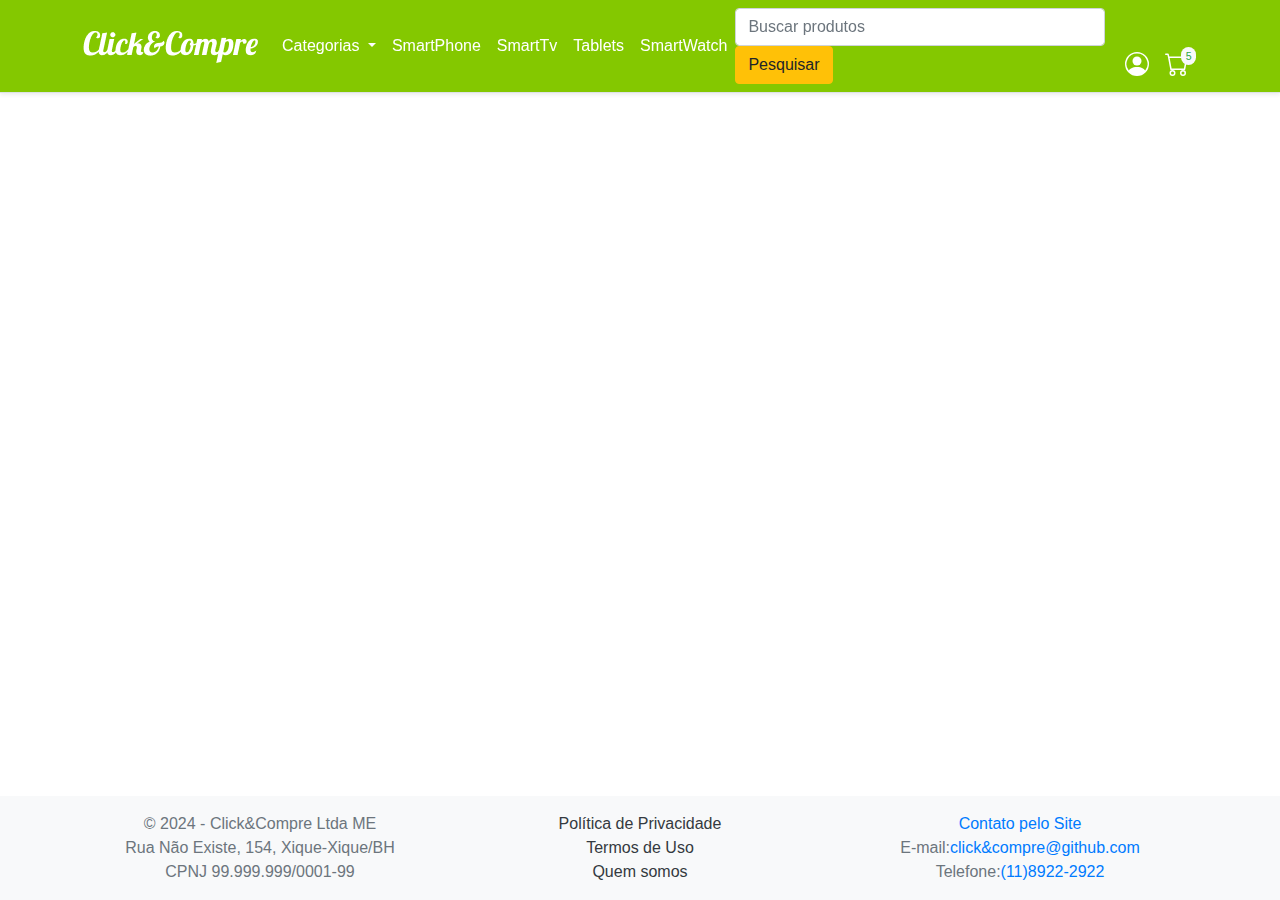
==== projetoWeb/index.html @ e8d2d826 "Primeiro git" ====
<!DOCTYPE html>
<html lang="pt-br">

<head>
  <meta charset="UTF-8">
  <meta name="viewport" content="width=device-width, initial-scale=1.0">
  <title>Click&Compre</title>
  <link rel="stylesheet" href="bootstrap.min.css">
  <link rel="stylesheet" href="css/style.css">
</head>

<body>

  
  <div class="d-flex flex-column wrapper">
    <!--Barra de navegação-->
    <nav class="navbar col-12 position-fixed navbar-expand-lg navbar-dark border-bottom shadow-sm mb-3" style="background-color: #84C800;">
      <div class="container-fluid col-11 m-auto">
        <a class="navbar-brand" href="index.html"><img src="img/Click&Compre.png" alt="logotip"></a>
        <button class="navbar-toggler" type="button" data-toggle="collapse" data-target="#navbarSupportedContent"
          aria-controls="navbarSupportedContent" aria-expanded="false" aria-label="Toggle navigation">
          <span class="navbar-toggler-icon"></span>
        </button>
        <!-- Esse parte do código refere-se a categotias-->
        <div class="collapse navbar-collapse" id="navbarSupportedContent">
          <ul class="navbar-nav mr-auto d-flex justify-content-start ">
            <li class="nav-item active">
            <li class="nav-item dropdown">
              <a class="nav-link dropdown-toggle text-white" href="#" role="button" data-toggle="dropdown"
                aria-expanded="false">
                Categorias
              </a>
              <div class="dropdown-menu">
                <a class="dropdown-item" href="#">SmartPhones</a>
                <a class="dropdown-item" href="#">Tablets</a>
                <a class="dropdown-item" href="#">SmartTvs</a>
                <a class="dropdown-item" href="#">SmartWhatchs</a>
              </div>
            </li>
            <!--FIM da categorias-->
            <li class="nav-item">
              <a class="nav-link text-white" href="#">SmartPhone</a>
            </li>
            <li class="nav-item">
              <a class="nav-link text-white" href="#">SmartTv</a>
            </li>
            <li class="nav-item">
            <a class="nav-link text-white" href="#">Tablets</a>
          </li>
            <li class="nav-item">
            <a class="nav-link text-white" href="#">SmartWatch</a>
            </li>

          </ul>
          <div class="w-50">
            <form class="form-inline my-2 my-lg-0">
              <!--Início Barra de pesquisa-->
              <input class="form-control mr-sm-1" type="search" placeholder="Buscar produtos"
                aria-label="Search" style="width: 370px;">
              <!--FIM Barra de pesquisa-->
              <button class="btn btn-warning my-2 my-sm-0" type="submit">Pesquisar</button>
            </form>
          </div>
          <div class="dropdown-divider"></div>
          <div class="align-self-end">
            <ul class="navbar-nav">
              <li class="nav-item">
                <a class="nav-link text-white" href="login.html"><svg xmlns="http://www.w3.org/2000/svg" width="24" height="24"
                    fill="currentColor" class="bi bi-person-circle" viewBox="0 0 16 16">
                    <path d="M11 6a3 3 0 1 1-6 0 3 3 0 0 1 6 0" />
                    <path fill-rule="evenodd"
                      d="M0 8a8 8 0 1 1 16 0A8 8 0 0 1 0 8m8-7a7 7 0 0 0-5.468 11.37C3.242 11.226 4.805 10 8 10s4.757 1.225 5.468 2.37A7 7 0 0 0 8 1" />
                  </svg></a>
              </li>
              <li class="nav-item">
                <span class="badge rounded-pill bg-light text-success position-absolute ml-4 my-1"
                  title="5 produto(s) no carrinho"><small>5</small></span>
                <a class="nav-link text-white" href="#">
                  <svg xmlns="http://www.w3.org/2000/svg" width="24" height="24" fill="currentColor" class="bi bi-cart"
                    viewBox="0 0 16 16">
                    <path
                      d="M0 1.5A.5.5 0 0 1 .5 1H2a.5.5 0 0 1 .485.379L2.89 3H14.5a.5.5 0 0 1 .491.592l-1.5 8A.5.5 0 0 1 13 12H4a.5.5 0 0 1-.491-.408L2.01 3.607 1.61 2H.5a.5.5 0 0 1-.5-.5M3.102 4l1.313 7h8.17l1.313-7zM5 12a2 2 0 1 0 0 4 2 2 0 0 0 0-4m7 0a2 2 0 1 0 0 4 2 2 0 0 0 0-4m-7 1a1 1 0 1 1 0 2 1 1 0 0 1 0-2m7 0a1 1 0 1 1 0 2 1 1 0 0 1 0-2" />
                  </svg>
                </a>
              </li>
            </ul>
          </div>
        </div>
      </div>
    </nav>
      <main class="flex-fill">
        <div class="container">
          
        </div>
      </main>
    <footer class="boorder-top text-muted bg-light">
      <div class="container">
        <div class="row py-3">
          <div class="col-12 col-md-4 text-center">
            &copy; 2024 - Click&Compre Ltda ME <br> Rua Não Existe, 154, Xique-Xique/BH <br> CPNJ 99.999.999/0001-99
          </div>
          <div class="col-12 col-md-4 text-center">
            <a href="politicasdeprivacidade.html"class="text-decoration-none text-dark">Política de Privacidade</a> <br>
            <a href="termos.html"class="text-decoration-none text-dark">Termos de Uso</a> <br>
            <a href="quemsomos.html"class="text-decoration-none text-dark">Quem somos</a> <br>
          </div>
          <div class="col-12 col-md-4 text-center">
            <a href="#" class="text-decoration-none text dark">Contato pelo Site</a> <br>
            E-mail:<a href="#" class="text-decoration-none text dark">click&compre@github.com</a> <br>
            Telefone:<a href="#" class="text-decoration-none text dark">(11)8922-2922</a> <br>
          </div>
        </div>
      </div>
    </footer>
  </div>

  <script src="https://cdn.jsdelivr.net/npm/jquery@3.5.1/dist/jquery.slim.min.js"
    integrity="sha384-DfXdz2htPH0lsSSs5nCTpuj/zy4C+OGpamoFVy38MVBnE+IbbVYUew+OrCXaRkfj"
    crossorigin="anonymous"></script>
  <script src="https://cdn.jsdelivr.net/npm/bootstrap@4.6.2/dist/js/bootstrap.bundle.min.js"
    integrity="sha384-Fy6S3B9q64WdZWQUiU+q4/2Lc9npb8tCaSX9FK7E8HnRr0Jz8D6OP9dO5Vg3Q9ct"
    crossorigin="anonymous"></script>
  <script src="bootstrap.min.js"></script>
</body>

</html>
---- projetoWeb/css/style.css ----
body {
    min-width: 372px;
}

.wrapper {
    min-height: 100vh;
}

p {
    font-size: 16px;
}
.lista {
    font-size: 16px;
}

nav {
    z-index: 999;
    background-color: ;
}
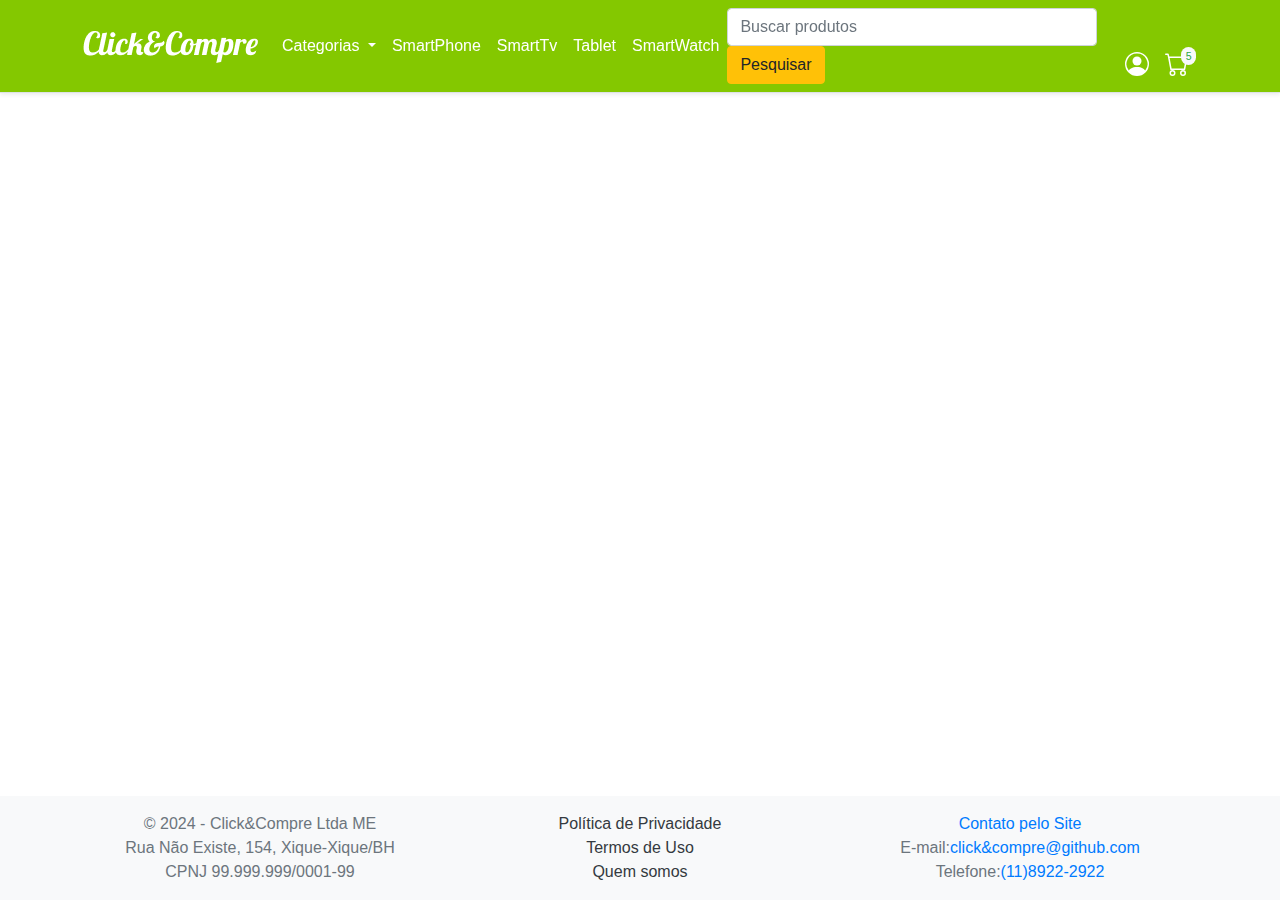
==== commit 3ea68458: "Atualizações Gerais" ====
--- a/projetoWeb/index.html
+++ b/projetoWeb/index.html
@@ -14,7 +14,7 @@
   
   <div class="d-flex flex-column wrapper">
     <!--Barra de navegação-->
-    <nav class="navbar col-12 position-fixed navbar-expand-lg navbar-dark border-bottom shadow-sm mb-3" style="background-color: #84C800;">
+    <nav class="navbar col-12 position-fixed navbar-expand-lg navbar-dark border-bottom shadow-sm mb-3">
       <div class="container-fluid col-11 m-auto">
         <a class="navbar-brand" href="index.html"><img src="img/Click&Compre.png" alt="logotip"></a>
         <button class="navbar-toggler" type="button" data-toggle="collapse" data-target="#navbarSupportedContent"
@@ -45,7 +45,7 @@
               <a class="nav-link text-white" href="#">SmartTv</a>
             </li>
             <li class="nav-item">
-            <a class="nav-link text-white" href="#">Tablets</a>
+            <a class="nav-link text-white" href="#">Tablet</a>
           </li>
             <li class="nav-item">
             <a class="nav-link text-white" href="#">SmartWatch</a>
@@ -88,6 +88,36 @@
         </div>
       </div>
     </nav>
+
+    <div class="container">
+      <div id="carouselExampleIndicators" class="carousel slide" data-ride="carousel">
+        <ol class="carousel-indicators">
+          <li data-target="#carouselExampleIndicators" data-slide-to="0" class="active"></li>
+          <li data-target="#carouselExampleIndicators" data-slide-to="1"></li>
+          <li data-target="#carouselExampleIndicators" data-slide-to="2"></li>
+        </ol>
+        <div class="carousel-inner">
+          <div class="carousel-item active">
+            <img class="d-block w-100" src=".../800x400?auto=yes&bg=777&fg=555&text=Primeiro Slide" alt="Primeiro Slide">
+          </div>
+          <div class="carousel-item">
+            <img class="d-block w-100" src=".../800x400?auto=yes&bg=666&fg=444&text=Segundo Slide" alt="Segundo Slide">
+          </div>
+          <div class="carousel-item">
+            <img class="d-block w-100" src=".../800x400?auto=yes&bg=555&fg=333&text=Terceiro Slide" alt="Terceiro Slide">
+          </div>
+        </div>
+        <a class="carousel-control-prev" href="#carouselExampleIndicators" role="button" data-slide="prev">
+          <span class="carousel-control-prev-icon" aria-hidden="true"></span>
+          <span class="sr-only">Anterior</span>
+        </a>
+        <a class="carousel-control-next" href="#carouselExampleIndicators" role="button" data-slide="next">
+          <span class="carousel-control-next-icon" aria-hidden="true"></span>
+          <span class="sr-only">Próximo</span>
+        </a>
+      </div>
+    </div>
+
       <main class="flex-fill">
         <div class="container">
           
@@ -105,7 +135,7 @@
             <a href="quemsomos.html"class="text-decoration-none text-dark">Quem somos</a> <br>
           </div>
           <div class="col-12 col-md-4 text-center">
-            <a href="#" class="text-decoration-none text dark">Contato pelo Site</a> <br>
+            <a href="contatosite.html" class="text-decoration-none text dark">Contato pelo Site</a> <br>
             E-mail:<a href="#" class="text-decoration-none text dark">click&compre@github.com</a> <br>
             Telefone:<a href="#" class="text-decoration-none text dark">(11)8922-2922</a> <br>
           </div>
--- a/projetoWeb/css/style.css
+++ b/projetoWeb/css/style.css
@@ -15,5 +15,24 @@
 
 nav {
     z-index: 999;
-    background-color: ;
+    background-color:#84C800;
+}
+.carousel-item {
+    margin-right: 15px;
+}
+.carousel-inner {
+    display: flex;
+    flex-wrap: nowrap;
+}
+.carousel-control-prev, .carousel-control-next {
+    background-color: rgba(0, 0, 0, 0.3);
+    border-radius: 50%;
+    padding: 5px;
+}
+.carousel-item img {
+    width: 100%;
+    height: auto;
+}
+.carousel {
+    overflow: hidden;
 }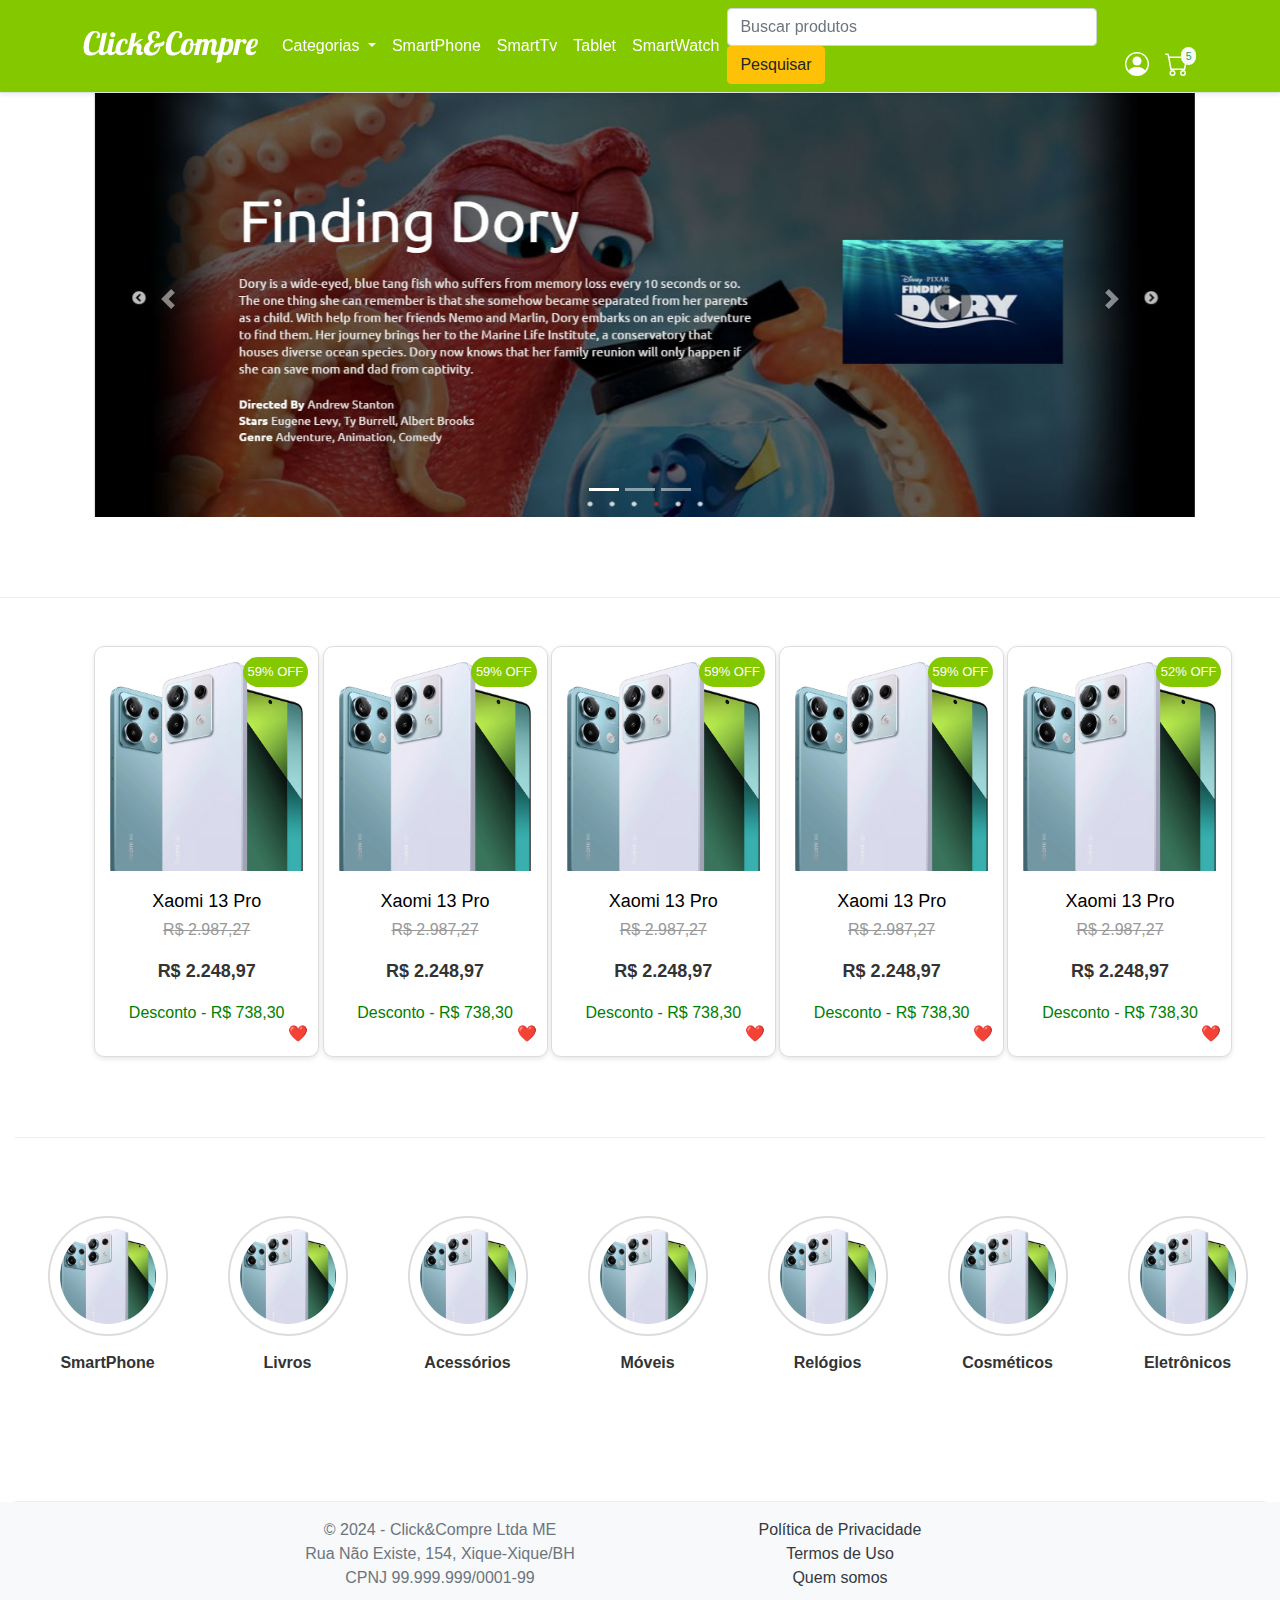
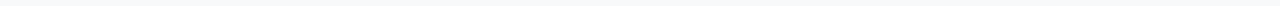
==== commit e8dd1a8e: "Atualização Home Page" ====
--- a/projetoWeb/index.html
+++ b/projetoWeb/index.html
@@ -10,8 +10,6 @@
 </head>
 
 <body>
-
-  
   <div class="d-flex flex-column wrapper">
     <!--Barra de navegação-->
     <nav class="navbar col-12 position-fixed navbar-expand-lg navbar-dark border-bottom shadow-sm mb-3">
@@ -45,18 +43,18 @@
               <a class="nav-link text-white" href="#">SmartTv</a>
             </li>
             <li class="nav-item">
-            <a class="nav-link text-white" href="#">Tablet</a>
-          </li>
-            <li class="nav-item">
-            <a class="nav-link text-white" href="#">SmartWatch</a>
+              <a class="nav-link text-white" href="#">Tablet</a>
+            </li>
+            <li class="nav-item">
+              <a class="nav-link text-white" href="#">SmartWatch</a>
             </li>
 
           </ul>
           <div class="w-50">
             <form class="form-inline my-2 my-lg-0">
               <!--Início Barra de pesquisa-->
-              <input class="form-control mr-sm-1" type="search" placeholder="Buscar produtos"
-                aria-label="Search" style="width: 370px;">
+              <input class="form-control mr-sm-1" type="search" placeholder="Buscar produtos" aria-label="Search"
+                style="width: 370px;">
               <!--FIM Barra de pesquisa-->
               <button class="btn btn-warning my-2 my-sm-0" type="submit">Pesquisar</button>
             </form>
@@ -65,8 +63,8 @@
           <div class="align-self-end">
             <ul class="navbar-nav">
               <li class="nav-item">
-                <a class="nav-link text-white" href="login.html"><svg xmlns="http://www.w3.org/2000/svg" width="24" height="24"
-                    fill="currentColor" class="bi bi-person-circle" viewBox="0 0 16 16">
+                <a class="nav-link text-white" href="login.html"><svg xmlns="http://www.w3.org/2000/svg" width="24"
+                    height="24" fill="currentColor" class="bi bi-person-circle" viewBox="0 0 16 16">
                     <path d="M11 6a3 3 0 1 1-6 0 3 3 0 0 1 6 0" />
                     <path fill-rule="evenodd"
                       d="M0 8a8 8 0 1 1 16 0A8 8 0 0 1 0 8m8-7a7 7 0 0 0-5.468 11.37C3.242 11.226 4.805 10 8 10s4.757 1.225 5.468 2.37A7 7 0 0 0 8 1" />
@@ -89,7 +87,7 @@
       </div>
     </nav>
 
-    <div class="container">
+    <div class="container" style="margin-top: 80px;">
       <div id="carouselExampleIndicators" class="carousel slide" data-ride="carousel">
         <ol class="carousel-indicators">
           <li data-target="#carouselExampleIndicators" data-slide-to="0" class="active"></li>
@@ -98,13 +96,13 @@
         </ol>
         <div class="carousel-inner">
           <div class="carousel-item active">
-            <img class="d-block w-100" src=".../800x400?auto=yes&bg=777&fg=555&text=Primeiro Slide" alt="Primeiro Slide">
+            <img class="d-block w-100" src="img/Teste/imagem test.jpg" alt="Primeiro Slide">
           </div>
           <div class="carousel-item">
-            <img class="d-block w-100" src=".../800x400?auto=yes&bg=666&fg=444&text=Segundo Slide" alt="Segundo Slide">
+            <img class="d-block w-100" src="img/Teste/imagem test.jpg" alt="Segundo Slide">
           </div>
           <div class="carousel-item">
-            <img class="d-block w-100" src=".../800x400?auto=yes&bg=555&fg=333&text=Terceiro Slide" alt="Terceiro Slide">
+            <img class="d-block w-100" src="img/Teste/imagem test.jpg" alt="Terceiro Slide">
           </div>
         </div>
         <a class="carousel-control-prev" href="#carouselExampleIndicators" role="button" data-slide="prev">
@@ -118,11 +116,126 @@
       </div>
     </div>
 
-      <main class="flex-fill">
-        <div class="container">
-          
-        </div>
-      </main>
+    <div class="divisor"></div>
+    <main class="flex-fill">
+      <div class="container custom-container">
+
+        <!-- Início dos Cards -->
+        <div class="container mt-5 custom-container">
+          <div class="row g-3">
+            <!-- Card 1 -->
+            <div class="col-12 col-sm-6 col-md-4 col-lg-3 col-xl-2">
+              <div class="card">
+                <div class="discount-badge">59% OFF</div>
+                <img src="img/SmartPhones/Xaomi/xaomi13-pro.png" alt="Galaxy S22 Ultra" class="product-image">
+                <h3 class="product-name"><a href="" class="my-tag">Xaomi 13 Pro</a></h3>
+                <p class="old-price">R$ 2.987,27</p>
+                <p class="new-price">R$ 2.248,97</p>
+                <p class="discount">Desconto - R$ 738,30</p>
+                <div class="favorite-icon">
+                  <span>&#10084;</span>
+                </div>
+              </div>
+              <!-- Card 2 -->
+            </div>
+            <div class="col-12 col-sm-6 col-md-4 col-lg-3 col-xl-2">
+              <div class="card">
+                <div class="discount-badge">59% OFF</div>
+                <img src="img/SmartPhones/Xaomi/xaomi13-pro.png" alt="Galaxy S22 Ultra" class="product-image">
+                <h3 class="product-name"><a href="" class="my-tag">Xaomi 13 Pro</a></h3>
+                <p class="old-price">R$ 2.987,27</p>
+                <p class="new-price">R$ 2.248,97</p>
+                <p class="discount">Desconto - R$ 738,30</p>
+                <div class="favorite-icon">
+                  <span>&#10084;</span>
+                </div>
+              </div>
+            </div>
+            <!-- Card 3 -->
+            <div class="col-12 col-sm-6 col-md-4 col-lg-3 col-xl-2">
+              <div class="card">
+                <div class="discount-badge">59% OFF</div>
+                <img src="img/SmartPhones/Xaomi/xaomi13-pro.png" alt="Galaxy S22 Ultra" class="product-image">
+                <h3 class="product-name"><a href="" class="my-tag">Xaomi 13 Pro</a></h3>
+                <p class="old-price">R$ 2.987,27</p>
+                <p class="new-price">R$ 2.248,97</p>
+                <p class="discount">Desconto - R$ 738,30</p>
+                <div class="favorite-icon">
+                  <span>&#10084;</span>
+                </div>
+              </div>
+            </div>
+            <!-- Card 4 -->
+            <div class="col-12 col-sm-6 col-md-4 col-lg-3 col-xl-2">
+              <div class="card">
+                <div class="discount-badge">59% OFF</div>
+                <img src="img/SmartPhones/Xaomi/xaomi13-pro.png" alt="Galaxy S22 Ultra" class="product-image">
+                <h3 class="product-name"><a href="" class="my-tag">Xaomi 13 Pro</a></h3>
+                <p class="old-price">R$ 2.987,27</p>
+                <p class="new-price">R$ 2.248,97</p>
+                <p class="discount">Desconto - R$ 738,30</p>
+                <div class="favorite-icon">
+                  <span>&#10084;</span>
+                </div>
+              </div>
+            </div>
+            <!-- Card 5 -->
+            <div class="col-12 col-sm-6 col-md-4 col-lg-3 col-xl-2">
+              <div class="card">
+                <div class="discount-badge">52% OFF</div>
+                <img src="img/SmartPhones/Xaomi/xaomi13-pro.png" alt="Galaxy S22 Ultra" class="product-image">
+                <h3 class="product-name"><a href="" class="my-tag">Xaomi 13 Pro</a></h3>
+                <p class="old-price">R$ 2.987,27</p>
+                <p class="new-price">R$ 2.248,97</p>
+                <p class="discount">Desconto - R$ 738,30</p>
+                <div class="favorite-icon">
+                  <span>&#10084;</span>
+                </div>
+              </div>
+            </div>
+          </div>
+        </div>
+        <div class="divisor"></div>
+        <!-- Início das Categorias Itens-->
+        <div class="container col-12 mt-5">
+          <div class="category-list">
+            <div class="category-item">
+              <img src="img/SmartPhones/Xaomi/xaomi13-pro.png" alt="SmartPhone">
+              <p>SmartPhone</p>
+            </div>
+            <div class="category-item">
+              <img src="img/SmartPhones/Xaomi/xaomi13-pro.png" alt="Livros">
+              <p>Livros</p>
+            </div>
+            <div class="category-item">
+              <img src="img/SmartPhones/Xaomi/xaomi13-pro.png" alt="Acessorios">
+              <p>Acessórios</p>
+            </div>
+            <div class="category-item">
+              <img src="img/SmartPhones/Xaomi/xaomi13-pro.png" alt="Moveis">
+              <p>Móveis</p>
+            </div>
+            <div class="category-item">
+              <img src="img/SmartPhones/Xaomi/xaomi13-pro.png" alt="Relogios">
+              <p>Relógios</p>
+            </div>
+            <div class="category-item">
+              <img src="img/SmartPhones/Xaomi/xaomi13-pro.png" alt="Cosmeticos">
+              <p>Cosméticos</p>
+            </div>
+            <div class="category-item">
+              <img src="img/SmartPhones/Xaomi/xaomi13-pro.png" alt="Eletrônicos">
+              <p>Eletrônicos</p>
+            </div>
+          </div>
+        </div>
+        <!-- Fim dos Itens-->
+        <div class="divisor"></div>
+        
+
+      </div>
+    </main>
+
     <footer class="boorder-top text-muted bg-light">
       <div class="container">
         <div class="row py-3">
@@ -130,14 +243,10 @@
             &copy; 2024 - Click&Compre Ltda ME <br> Rua Não Existe, 154, Xique-Xique/BH <br> CPNJ 99.999.999/0001-99
           </div>
           <div class="col-12 col-md-4 text-center">
-            <a href="politicasdeprivacidade.html"class="text-decoration-none text-dark">Política de Privacidade</a> <br>
-            <a href="termos.html"class="text-decoration-none text-dark">Termos de Uso</a> <br>
-            <a href="quemsomos.html"class="text-decoration-none text-dark">Quem somos</a> <br>
-          </div>
-          <div class="col-12 col-md-4 text-center">
-            <a href="contatosite.html" class="text-decoration-none text dark">Contato pelo Site</a> <br>
-            E-mail:<a href="#" class="text-decoration-none text dark">click&compre@github.com</a> <br>
-            Telefone:<a href="#" class="text-decoration-none text dark">(11)8922-2922</a> <br>
+            <a href="politicasdeprivacidade.html" class="text-decoration-none text-dark">Política de Privacidade</a>
+            <br>
+            <a href="termos.html" class="text-decoration-none text-dark">Termos de Uso</a> <br>
+            <a href="quemsomos.html" class="text-decoration-none text-dark">Quem somos</a> <br>
           </div>
         </div>
       </div>
--- a/projetoWeb/css/style.css
+++ b/projetoWeb/css/style.css
@@ -17,22 +17,151 @@
     z-index: 999;
     background-color:#84C800;
 }
-.carousel-item {
-    margin-right: 15px;
+
+.custom-container {
+  max-width: 1440px;
 }
-.carousel-inner {
-    display: flex;
-    flex-wrap: nowrap;
+
+.my-tag {
+  text-decoration: none;
+  color: black;
 }
-.carousel-control-prev, .carousel-control-next {
-    background-color: rgba(0, 0, 0, 0.3);
-    border-radius: 50%;
-    padding: 5px;
+
+.my-tag:hover {
+  text-decoration: none;
+  color: blue;
 }
-.carousel-item img {
+
+.divisor {
+  width: auto;
+  height: 1px;
+  background-color: #EDEDED;
+  align-items: center;
+  margin-top: 80px;
+}
+.card {
+  width: 225px;
+  height: auto;
+  border: 1px solid #ddd;
+  border-radius: 10px;
+  box-shadow: 0px 2px 5px rgba(0, 0, 0, 0.1);
+  padding: 15px;
+  text-align: center; /* Centraliza o conteúdo no card */
+  transition: transform 0.3s ease;
+}
+
+.card:hover {
+  transform: scale(1.05);
+}
+
+.product-image {
+  max-width: 100%;
+  height: auto;
+  margin-bottom: 15px; /* Espaço inferior da imagem */
+  display: block;
+  margin-left: auto;
+  margin-right: auto; /* Centraliza a imagem */
+}
+
+
+.discount-badge {
+  background-color: #84C800;
+  color: white;
+  padding: 5px;
+  font-size: 13px;
+  border-radius: 25px;
+  position: absolute;
+  top: 10px;
+  right: 10px;
+}
+
+.product-name {
+  font-size: 18px;
+  margin: 5px 0; /* Aproxima o nome do produto dos demais textos */
+}
+
+.old-price {
+  text-decoration: line-through;
+  color: #999;
+}
+
+.new-price {
+  color: #333;
+  font-weight: bold;
+  font-size: 18px;
+}
+
+.discount {
+  color: green;
+}
+
+.favorite-icon {
+  position: absolute;
+  bottom: 10px;
+  right: 10px;
+}
+
+.row {
+  display: flex;
+  flex-wrap: wrap;
+  justify-content: center;
+  gap: 20px; /* Adiciona espaçamento entre os cards */
+}
+
+@media (max-width: 768px) {
+  .card {
     width: 100%;
-    height: auto;
+  }
 }
-.carousel {
-    overflow: hidden;
+
+@media (max-width: 768px) {
+  .col-lg-2, .col-md-4, .col-sm-6 {
+    flex: 0 0 100%;
+    max-width: 100%;
+  }
+}
+
+@media (min-width: 769px) and (max-width: 1024px) {
+  .col-lg-2 {
+    flex: 0 0 30%; /* Ajusta o tamanho dos cards em telas médias */
+  }
+} 
+
+.category-list {
+  display: flex;
+  justify-content: center;
+  overflow-x: auto;
+  white-space: nowrap;
+  padding: 20px 0; /* Espaço vertical */
+  padding-left: 15px; /* Adiciona espaço para o primeiro item */
+}
+
+.category-item {
+  flex: 0 0 auto;
+  text-align: center;
+  padding: 10px;
+  margin: 0 15px; /* Espaço entre os itens */
+  width: 150px;
+  transition: transform 0.3s ease;
+}
+
+.category-item:hover {
+  transform: scale(1.1);
+}
+
+.category-item img {
+  width: 120px;
+  height: 120px;
+  border-radius: 50%;
+  border: 2px solid #ddd;
+  padding: 10px;
+}
+.category-item p {
+  margin-top: 15px;
+  font-size: 16px;
+  font-weight: bold;
+  color: #333;
+}
+.category-list::-webkit-scrollbar {
+  display: none; /* Oculta a barra de rolagem horizontal */
 }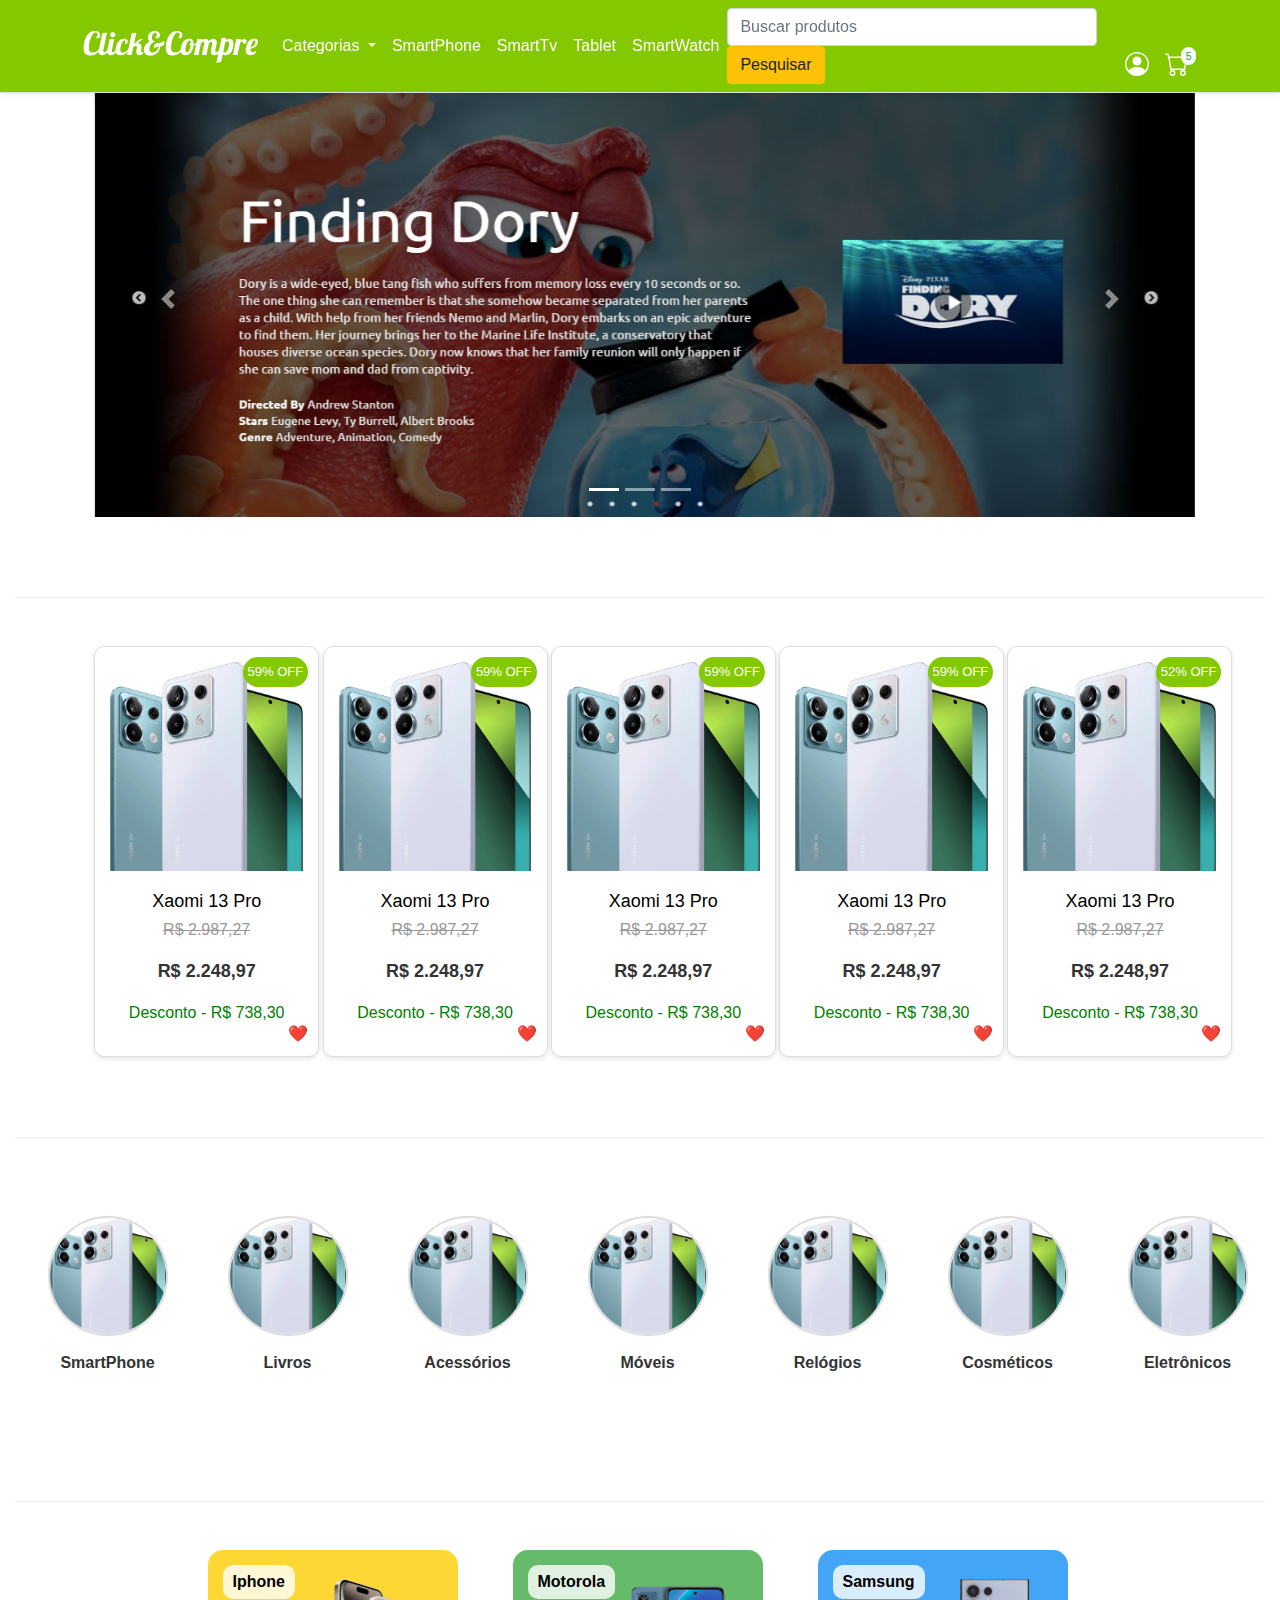
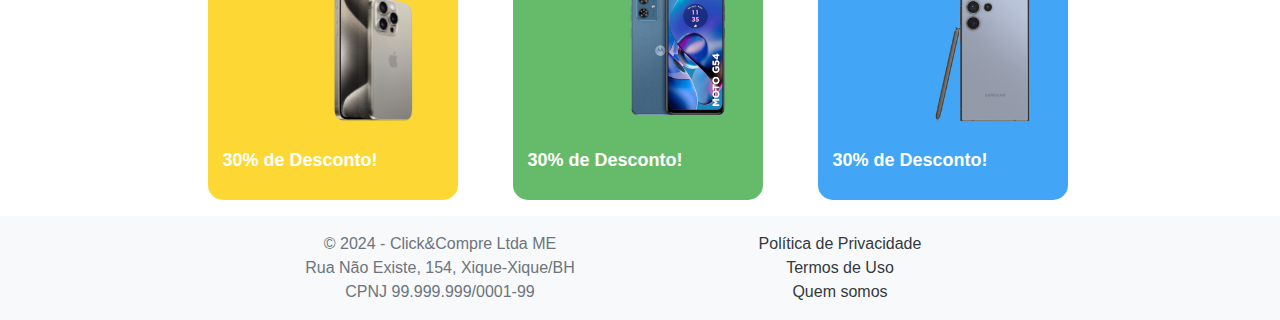
==== commit f8013ad2: "Atualização Home Page 2" ====
--- a/projetoWeb/index.html
+++ b/projetoWeb/index.html
@@ -116,93 +116,106 @@
       </div>
     </div>
 
-    <div class="divisor"></div>
     <main class="flex-fill">
       <div class="container custom-container">
 
         <!-- Início dos Cards -->
+        <div class="divisor"></div>
         <div class="container mt-5 custom-container">
           <div class="row g-3">
             <!-- Card 1 -->
             <div class="col-12 col-sm-6 col-md-4 col-lg-3 col-xl-2">
-              <div class="card">
-                <div class="discount-badge">59% OFF</div>
-                <img src="img/SmartPhones/Xaomi/xaomi13-pro.png" alt="Galaxy S22 Ultra" class="product-image">
-                <h3 class="product-name"><a href="" class="my-tag">Xaomi 13 Pro</a></h3>
-                <p class="old-price">R$ 2.987,27</p>
-                <p class="new-price">R$ 2.248,97</p>
-                <p class="discount">Desconto - R$ 738,30</p>
-                <div class="favorite-icon">
-                  <span>&#10084;</span>
-                </div>
-              </div>
-              <!-- Card 2 -->
-            </div>
-            <div class="col-12 col-sm-6 col-md-4 col-lg-3 col-xl-2">
-              <div class="card">
-                <div class="discount-badge">59% OFF</div>
-                <img src="img/SmartPhones/Xaomi/xaomi13-pro.png" alt="Galaxy S22 Ultra" class="product-image">
-                <h3 class="product-name"><a href="" class="my-tag">Xaomi 13 Pro</a></h3>
-                <p class="old-price">R$ 2.987,27</p>
-                <p class="new-price">R$ 2.248,97</p>
-                <p class="discount">Desconto - R$ 738,30</p>
-                <div class="favorite-icon">
-                  <span>&#10084;</span>
-                </div>
-              </div>
+              <a href="" class="my-tag">
+                <div class="card">
+                  <div class="discount-badge">59% OFF</div>
+                  <img src="img/SmartPhones/Xaomi/xaomi13-pro.png" alt="Galaxy S22 Ultra" class="product-image">
+                  <h3 class="product-name">Xaomi 13 Pro</h3>
+                  <p class="old-price">R$ 2.987,27</p>
+                  <p class="new-price">R$ 2.248,97</p>
+                  <p class="discount">Desconto - R$ 738,30</p>
+                  <div class="favorite-icon">
+                    <span>&#10084;</span>
+                  </div>
+                </div>
+              </a>
+            </div>
+            <!-- Card 2 -->
+            <div class="col-12 col-sm-6 col-md-4 col-lg-3 col-xl-2">
+              <a href="" class="my-tag">
+                <div class="card">
+                  <div class="discount-badge">59% OFF</div>
+                  <img src="img/SmartPhones/Xaomi/xaomi13-pro.png" alt="Galaxy S22 Ultra" class="product-image">
+                  <h3 class="product-name">Xaomi 13 Pro</h3>
+                  <p class="old-price">R$ 2.987,27</p>
+                  <p class="new-price">R$ 2.248,97</p>
+                  <p class="discount">Desconto - R$ 738,30</p>
+                  <div class="favorite-icon">
+                    <span>&#10084;</span>
+                  </div>
+                </div>
+              </a>
             </div>
             <!-- Card 3 -->
             <div class="col-12 col-sm-6 col-md-4 col-lg-3 col-xl-2">
-              <div class="card">
-                <div class="discount-badge">59% OFF</div>
-                <img src="img/SmartPhones/Xaomi/xaomi13-pro.png" alt="Galaxy S22 Ultra" class="product-image">
-                <h3 class="product-name"><a href="" class="my-tag">Xaomi 13 Pro</a></h3>
-                <p class="old-price">R$ 2.987,27</p>
-                <p class="new-price">R$ 2.248,97</p>
-                <p class="discount">Desconto - R$ 738,30</p>
-                <div class="favorite-icon">
-                  <span>&#10084;</span>
-                </div>
-              </div>
+              <a href="" class="my-tag">
+                <div class="card">
+                  <div class="discount-badge">59% OFF</div>
+                  <img src="img/SmartPhones/Xaomi/xaomi13-pro.png" alt="Galaxy S22 Ultra" class="product-image">
+                  <h3 class="product-name">Xaomi 13 Pro</h3>
+                  <p class="old-price">R$ 2.987,27</p>
+                  <p class="new-price">R$ 2.248,97</p>
+                  <p class="discount">Desconto - R$ 738,30</p>
+                  <div class="favorite-icon">
+                    <span>&#10084;</span>
+                  </div>
+                </div>
+              </a>
             </div>
             <!-- Card 4 -->
             <div class="col-12 col-sm-6 col-md-4 col-lg-3 col-xl-2">
-              <div class="card">
-                <div class="discount-badge">59% OFF</div>
-                <img src="img/SmartPhones/Xaomi/xaomi13-pro.png" alt="Galaxy S22 Ultra" class="product-image">
-                <h3 class="product-name"><a href="" class="my-tag">Xaomi 13 Pro</a></h3>
-                <p class="old-price">R$ 2.987,27</p>
-                <p class="new-price">R$ 2.248,97</p>
-                <p class="discount">Desconto - R$ 738,30</p>
-                <div class="favorite-icon">
-                  <span>&#10084;</span>
-                </div>
-              </div>
+              <a href="" class="my-tag">
+                <div class="card">
+                  <div class="discount-badge">59% OFF</div>
+                  <img src="img/SmartPhones/Xaomi/xaomi13-pro.png" alt="Galaxy S22 Ultra" class="product-image">
+                  <h3 class="product-name">Xaomi 13 Pro</h3>
+                  <p class="old-price">R$ 2.987,27</p>
+                  <p class="new-price">R$ 2.248,97</p>
+                  <p class="discount">Desconto - R$ 738,30</p>
+                  <div class="favorite-icon">
+                    <span>&#10084;</span>
+                  </div>
+                </div>
+              </a>
             </div>
             <!-- Card 5 -->
             <div class="col-12 col-sm-6 col-md-4 col-lg-3 col-xl-2">
-              <div class="card">
-                <div class="discount-badge">52% OFF</div>
-                <img src="img/SmartPhones/Xaomi/xaomi13-pro.png" alt="Galaxy S22 Ultra" class="product-image">
-                <h3 class="product-name"><a href="" class="my-tag">Xaomi 13 Pro</a></h3>
-                <p class="old-price">R$ 2.987,27</p>
-                <p class="new-price">R$ 2.248,97</p>
-                <p class="discount">Desconto - R$ 738,30</p>
-                <div class="favorite-icon">
-                  <span>&#10084;</span>
-                </div>
-              </div>
-            </div>
-          </div>
-        </div>
+              <a href="" class="my-tag">
+                <div class="card">
+                  <div class="discount-badge">52% OFF</div>
+                  <img src="img/SmartPhones/Xaomi/xaomi13-pro.png" alt="Galaxy S22 Ultra" class="product-image">
+                  <h3 class="product-name">Xaomi 13 Pro</h3>
+                  <p class="old-price">R$ 2.987,27</p>
+                  <p class="new-price">R$ 2.248,97</p>
+                  <p class="discount">Desconto - R$ 738,30</p>
+                  <div class="favorite-icon">
+                    <span>&#10084;</span>
+                  </div>
+                </div>
+              </a>
+            </div>
+          </div>
+        </div>
+
+         <!-- Início das Categorias Itens-->
         <div class="divisor"></div>
-        <!-- Início das Categorias Itens-->
         <div class="container col-12 mt-5">
           <div class="category-list">
-            <div class="category-item">
-              <img src="img/SmartPhones/Xaomi/xaomi13-pro.png" alt="SmartPhone">
-              <p>SmartPhone</p>
-            </div>
+            <a href="" class="my-tag">
+              <div class="category-item">
+                <img src="img/SmartPhones/Xaomi/xaomi13-pro.png" alt="SmartPhone">
+                <p>SmartPhone</p>
+              </div>
+            </a>
             <div class="category-item">
               <img src="img/SmartPhones/Xaomi/xaomi13-pro.png" alt="Livros">
               <p>Livros</p>
@@ -229,9 +242,51 @@
             </div>
           </div>
         </div>
+
         <!-- Fim dos Itens-->
         <div class="divisor"></div>
-        
+        <div class="container mt-5">
+          <div class="row">
+            <!-- Cartão 1: Iphone -->
+            <div class="col-md-3 mb-3">
+              <a href="#" class="text-decoration-none my-tag">
+                <div class="custom-card-container bg-yellow position-relative">
+                  <div class="discount-label">Iphone</div>
+                  <img src="img/SmartPhones/iPhone/iphone_15_1.png" alt="Iphone">
+                  <div class="custom-card-body">
+                    <p class="discount-text">30% de Desconto!</p>
+                  </div>
+                </div>
+              </a>
+            </div>
+
+            <!-- Cartão 2: Motorola -->
+            <div class="col-md-3 mb-3">
+              <a href="#" class="text-decoration-none my-tag">
+                <div class="custom-card-container bg-green position-relative">
+                  <div class="discount-label">Motorola</div>
+                  <img src="img/SmartPhones/Motorola/Motorola_g54_1.png" alt="Motorola">
+                  <div class="custom-card-body">
+                    <p class="discount-text">30% de Desconto!</p>
+                  </div>
+                </div>
+              </a>
+            </div>
+
+            <!-- Cartão 3: Samsung -->
+            <div class="col-md-3 mb-3">
+              <a href="#" class="text-decoration-none my-tag">
+                <div class="custom-card-container bg-blue position-relative">
+                  <div class="discount-label">Samsung</div>
+                  <img src="img/SmartPhones/Samsung/Samsung_S24.jpg" alt="Samsung">
+                  <div class="custom-card-body">
+                    <p class="discount-text">30% de Desconto!</p>
+                  </div>
+                </div>
+              </a>
+            </div>
+          </div>
+        </div>
 
       </div>
     </main>
--- a/projetoWeb/css/style.css
+++ b/projetoWeb/css/style.css
@@ -19,7 +19,7 @@
 }
 
 .custom-container {
-  max-width: 1440px;
+  max-width: 2440px;
 }
 
 .my-tag {
@@ -127,6 +127,7 @@
   }
 } 
 
+/* Itens */
 .category-list {
   display: flex;
   justify-content: center;
@@ -142,20 +143,25 @@
   padding: 10px;
   margin: 0 15px; /* Espaço entre os itens */
   width: 150px;
-  transition: transform 0.3s ease;
+  transition: transform 0.3s ease; /* Aplica a transição de escala ao item */
 }
 
 .category-item:hover {
-  transform: scale(1.1);
+  transform: scale(1.1); /* Efeito de aumento ao passar o mouse no item */
 }
 
 .category-item img {
   width: 120px;
   height: 120px;
-  border-radius: 50%;
-  border: 2px solid #ddd;
-  padding: 10px;
-}
+  border-radius: 50%; /* Faz a imagem ser circular */
+  border: 2px solid #ddd; /* Borda padrão da imagem */
+  transition: border-color 0.3s ease; /* Transição suave para a borda da imagem */
+}
+
+.category-item:hover img {
+  border-color: #84C800; /* Borda verde ao passar o mouse sobre o item */
+}
+
 .category-item p {
   margin-top: 15px;
   font-size: 16px;
@@ -164,4 +170,74 @@
 }
 .category-list::-webkit-scrollbar {
   display: none; /* Oculta a barra de rolagem horizontal */
+}
+
+/* Marcas de celulares */
+.custom-card-container {
+  border-radius: 15px;
+  overflow: hidden;
+  transition: transform 0.3s ease, box-shadow 0.3s ease;
+  cursor: pointer;
+  padding: 15px;
+  text-align: center;
+  height: 250px;
+  width: 250px;
+}
+
+.custom-card-container:hover {
+  transform: scale(1.05); /* Efeito de aumentar o tamanho do cartão */
+  box-shadow: 0 8px 16px rgba(0, 0, 0, 0.2); /* Sombra suave ao hover */
+}
+
+.custom-card-container img {
+  border-radius: 10px;
+  max-width: 100%;
+  height: 150px;
+  position: relative;
+  left: 40px;
+  top: 10px;
+}
+
+.custom-card-body {
+  margin-top: 15px;
+}
+
+.discount-label {
+  position: absolute;
+  top: 15px;
+  left: 15px;
+  background-color: rgba(255, 255, 255, 0.8);
+  padding: 5px 10px;
+  border-radius: 10px;
+  font-weight: bold;
+}
+
+.discount-text {
+  font-size: 18px;
+  font-weight: bold;
+  color: white;
+  text-align: center;
+  position: absolute;
+  bottom: 10px;
+}
+
+/* Personalização de cores */
+.bg-yellow {
+  background-color: #fdd835;
+}
+
+.bg-green {
+  background-color: #66bb6a;
+}
+
+.bg-blue {
+  background-color: #42a5f5;
+}
+
+/* Responsividade */
+@media (max-width: 768px) {
+  .custom-card-container img {
+      width: 150px;
+      height: auto;
+  }
 }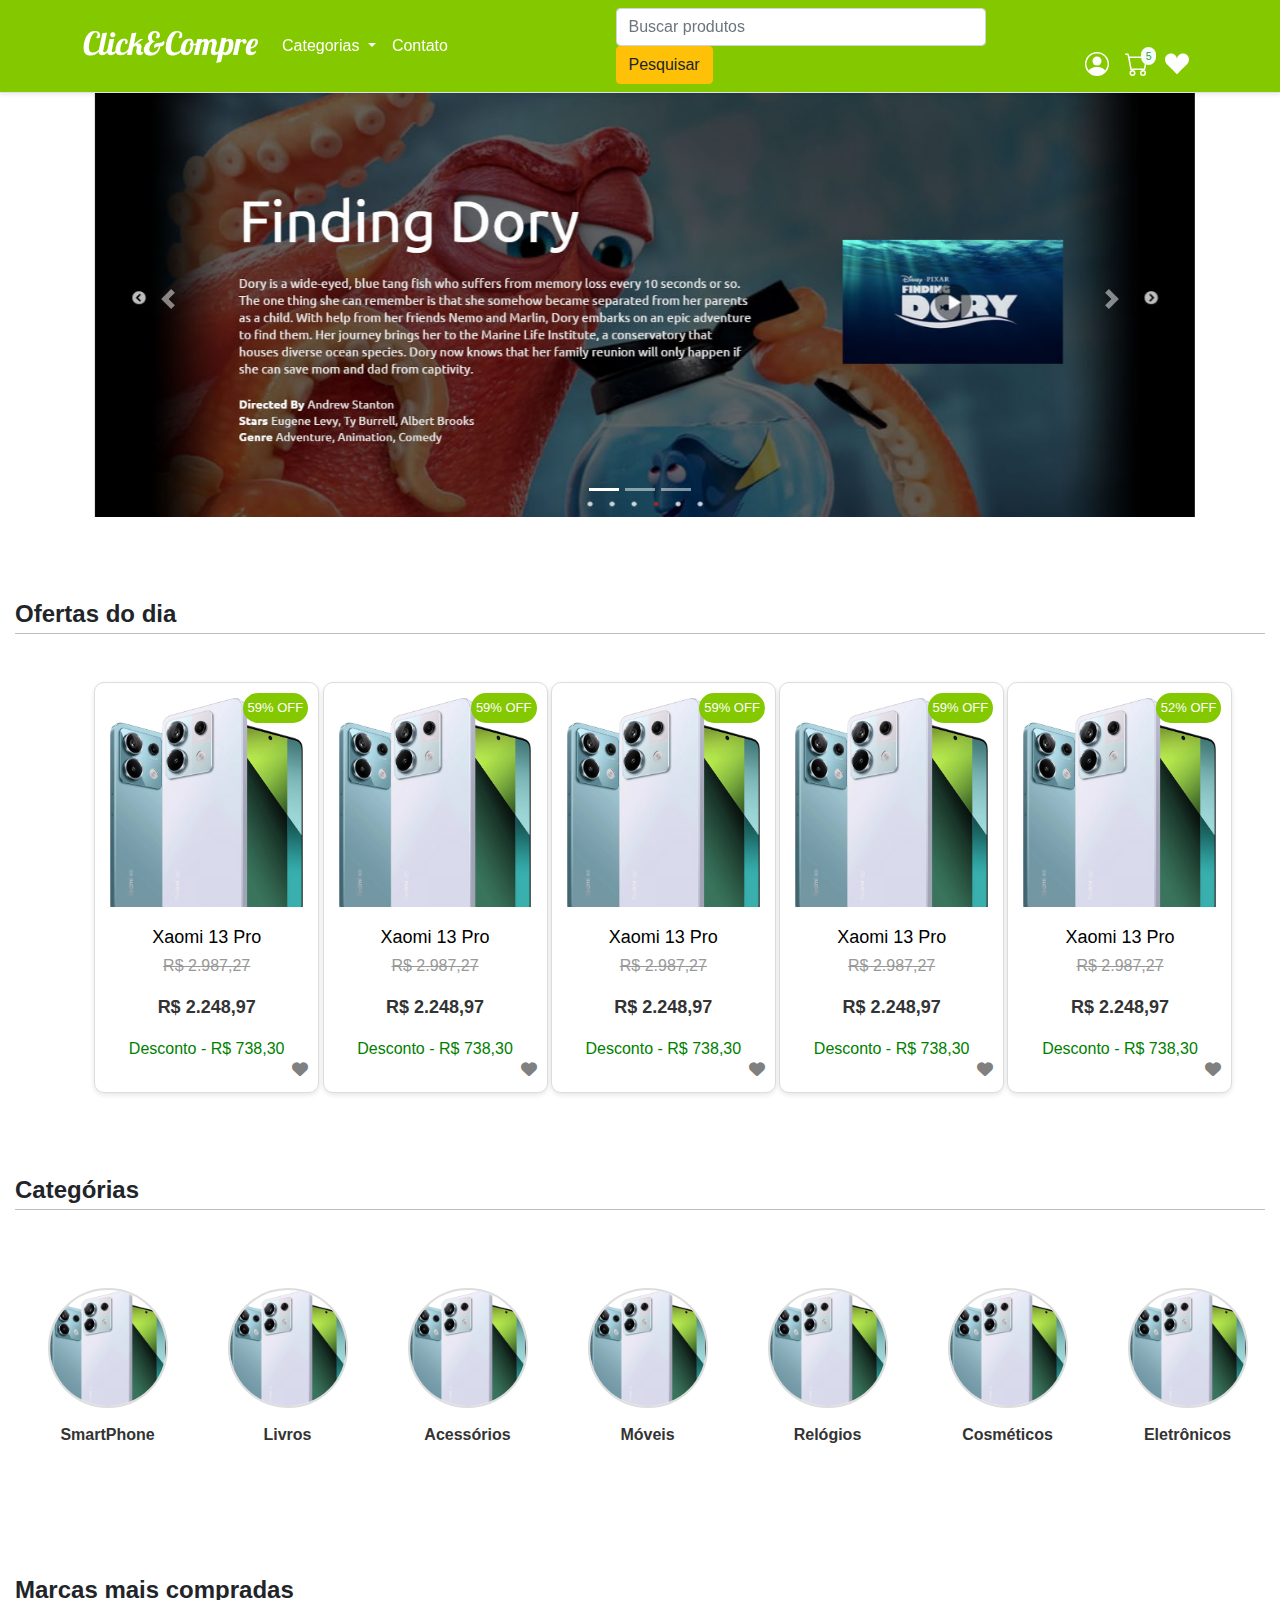
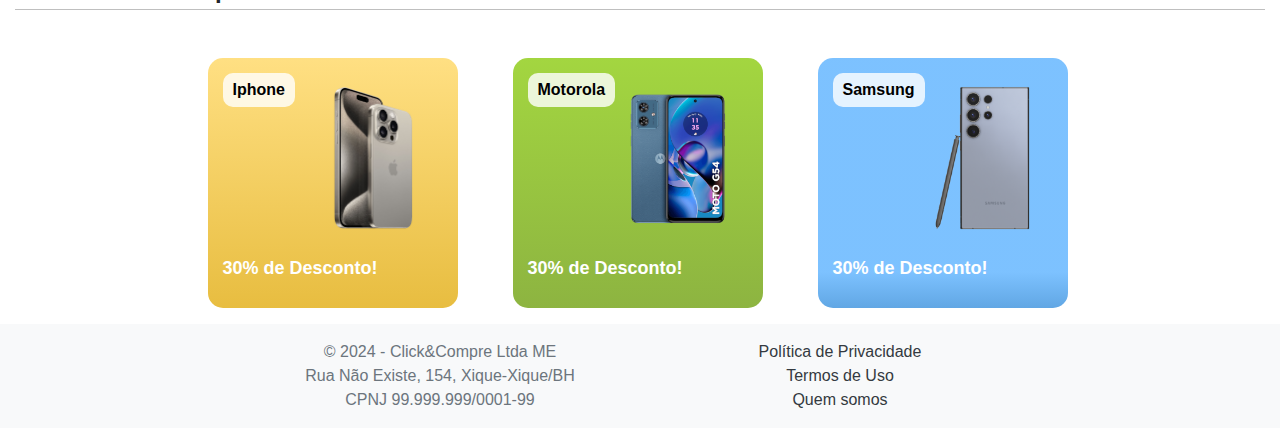
==== commit ceebf0e8: "Atualizações dia 14/10" ====
--- a/projetoWeb/index.html
+++ b/projetoWeb/index.html
@@ -7,6 +7,7 @@
   <title>Click&Compre</title>
   <link rel="stylesheet" href="bootstrap.min.css">
   <link rel="stylesheet" href="css/style.css">
+  <link rel="stylesheet" href="https://cdnjs.cloudflare.com/ajax/libs/font-awesome/6.0.0-beta3/css/all.min.css">
 </head>
 
 <body>
@@ -29,24 +30,18 @@
                 Categorias
               </a>
               <div class="dropdown-menu">
-                <a class="dropdown-item" href="#">SmartPhones</a>
-                <a class="dropdown-item" href="#">Tablets</a>
-                <a class="dropdown-item" href="#">SmartTvs</a>
-                <a class="dropdown-item" href="#">SmartWhatchs</a>
+                <a class="dropdown-item" href="#">SmartPhone</a>
+                <a class="dropdown-item" href="#">Eletrônicos</a>
+                <a class="dropdown-item" href="#">Livro</a>
+                <a class="dropdown-item" href="#">Acessórios</a>
+                <a class="dropdown-item" href="#">Móveis</a>
+                <a class="dropdown-item" href="#">Relógios</a>
+                <a class="dropdown-item" href="#">Cosméticos</a>
               </div>
             </li>
             <!--FIM da categorias-->
             <li class="nav-item">
-              <a class="nav-link text-white" href="#">SmartPhone</a>
-            </li>
-            <li class="nav-item">
-              <a class="nav-link text-white" href="#">SmartTv</a>
-            </li>
-            <li class="nav-item">
-              <a class="nav-link text-white" href="#">Tablet</a>
-            </li>
-            <li class="nav-item">
-              <a class="nav-link text-white" href="#">SmartWatch</a>
+              <a class="nav-link text-white" href="contatosite.html">Contato</a>
             </li>
 
           </ul>
@@ -81,6 +76,11 @@
                   </svg>
                 </a>
               </li>
+              <li class="nav-item">
+                <a class="nav-link text-white" href="#"><svg xmlns="http://www.w3.org/2000/svg" width="24" height="24" fill="currentColor" class="bi bi-suit-heart-fill" viewBox="0 0 16 16">
+                  <path d="M4 1c2.21 0 4 1.755 4 3.92C8 2.755 9.79 1 12 1s4 1.755 4 3.92c0 3.263-3.234 4.414-7.608 9.608a.513.513 0 0 1-.784 0C3.234 9.334 0 8.183 0 4.92 0 2.755 1.79 1 4 1"/>
+                </svg></a>
+              </li>
             </ul>
           </div>
         </div>
@@ -120,6 +120,7 @@
       <div class="container custom-container">
 
         <!-- Início dos Cards -->
+        <p class="pp">Ofertas do dia</p>
         <div class="divisor"></div>
         <div class="container mt-5 custom-container">
           <div class="row g-3">
@@ -134,7 +135,7 @@
                   <p class="new-price">R$ 2.248,97</p>
                   <p class="discount">Desconto - R$ 738,30</p>
                   <div class="favorite-icon">
-                    <span>&#10084;</span>
+                    <i class="fas fa-heart" id="fav-icon"></i>
                   </div>
                 </div>
               </a>
@@ -150,7 +151,7 @@
                   <p class="new-price">R$ 2.248,97</p>
                   <p class="discount">Desconto - R$ 738,30</p>
                   <div class="favorite-icon">
-                    <span>&#10084;</span>
+                    <i class="fas fa-heart" id="fav-icon"></i>
                   </div>
                 </div>
               </a>
@@ -166,7 +167,7 @@
                   <p class="new-price">R$ 2.248,97</p>
                   <p class="discount">Desconto - R$ 738,30</p>
                   <div class="favorite-icon">
-                    <span>&#10084;</span>
+                    <i class="fas fa-heart" id="fav-icon"></i>
                   </div>
                 </div>
               </a>
@@ -182,7 +183,7 @@
                   <p class="new-price">R$ 2.248,97</p>
                   <p class="discount">Desconto - R$ 738,30</p>
                   <div class="favorite-icon">
-                    <span>&#10084;</span>
+                    <i class="fas fa-heart" id="fav-icon"></i>
                   </div>
                 </div>
               </a>
@@ -198,7 +199,7 @@
                   <p class="new-price">R$ 2.248,97</p>
                   <p class="discount">Desconto - R$ 738,30</p>
                   <div class="favorite-icon">
-                    <span>&#10084;</span>
+                    <i class="fas fa-heart" id="fav-icon"></i>
                   </div>
                 </div>
               </a>
@@ -207,6 +208,7 @@
         </div>
 
          <!-- Início das Categorias Itens-->
+         <p class="pp">Categórias</p>
         <div class="divisor"></div>
         <div class="container col-12 mt-5">
           <div class="category-list">
@@ -216,34 +218,47 @@
                 <p>SmartPhone</p>
               </div>
             </a>
+            <a href="" class="my-tag">
             <div class="category-item">
               <img src="img/SmartPhones/Xaomi/xaomi13-pro.png" alt="Livros">
               <p>Livros</p>
             </div>
+          </a>
+          <a href="" class="my-tag">
             <div class="category-item">
               <img src="img/SmartPhones/Xaomi/xaomi13-pro.png" alt="Acessorios">
               <p>Acessórios</p>
             </div>
+          </a>
+          <a href="" class="my-tag">
             <div class="category-item">
               <img src="img/SmartPhones/Xaomi/xaomi13-pro.png" alt="Moveis">
               <p>Móveis</p>
             </div>
+          </a>
+          <a href="" class="my-tag">
             <div class="category-item">
               <img src="img/SmartPhones/Xaomi/xaomi13-pro.png" alt="Relogios">
               <p>Relógios</p>
             </div>
+          </a>
+          <a href="" class="my-tag">
             <div class="category-item">
               <img src="img/SmartPhones/Xaomi/xaomi13-pro.png" alt="Cosmeticos">
               <p>Cosméticos</p>
             </div>
+          </a>
+          <a href="" class="my-tag">
             <div class="category-item">
               <img src="img/SmartPhones/Xaomi/xaomi13-pro.png" alt="Eletrônicos">
               <p>Eletrônicos</p>
             </div>
+          </a>
           </div>
         </div>
 
         <!-- Fim dos Itens-->
+        <p class="pp">Marcas mais compradas</p>
         <div class="divisor"></div>
         <div class="container mt-5">
           <div class="row">
@@ -315,6 +330,7 @@
     integrity="sha384-Fy6S3B9q64WdZWQUiU+q4/2Lc9npb8tCaSX9FK7E8HnRr0Jz8D6OP9dO5Vg3Q9ct"
     crossorigin="anonymous"></script>
   <script src="bootstrap.min.js"></script>
+  <script src="https://code.jquery.com/jquery-3.6.0.min.js"></script>
 </body>
 
 </html>--- a/projetoWeb/css/style.css
+++ b/projetoWeb/css/style.css
@@ -9,6 +9,14 @@
 p {
     font-size: 16px;
 }
+
+.pp {
+  position: relative;
+  top: 79px;
+  font-size: 24px;
+  font-weight: bold;
+}
+
 .lista {
     font-size: 16px;
 }
@@ -35,10 +43,11 @@
 .divisor {
   width: auto;
   height: 1px;
-  background-color: #EDEDED;
+  background-color: #bfbfbf;
   align-items: center;
   margin-top: 80px;
 }
+
 .card {
   width: 225px;
   height: auto;
@@ -99,6 +108,15 @@
   position: absolute;
   bottom: 10px;
   right: 10px;
+}
+/* Icones de favorito */
+#fav-icon {
+  color: grey;      /* Cor padrão (não favorito) */
+  cursor: pointer;  /* Mostra que é clicável */
+}
+
+#fav-icon.favorited {
+  color: red;  /* Cor quando estiver nos favoritos */
 }
 
 .row {
@@ -223,15 +241,15 @@
 
 /* Personalização de cores */
 .bg-yellow {
-  background-color: #fdd835;
+  background: linear-gradient(180deg, rgba(255, 213, 89, 0.75) 0%, rgba(224, 167, 0, 0.75) 100%);
 }
 
 .bg-green {
-  background-color: #66bb6a;
+  background: linear-gradient(180deg, rgba(132, 200, 0, 0.75) 0%, rgba(103, 155, 1, 0.75) 100%);
 }
 
 .bg-blue {
-  background-color: #42a5f5;
+  background: linear-gradient(180deg, rgba(81, 173, 255, 0.75) 85.67%, rgba(44, 137, 219, 0.75) 100%);
 }
 
 /* Responsividade */
